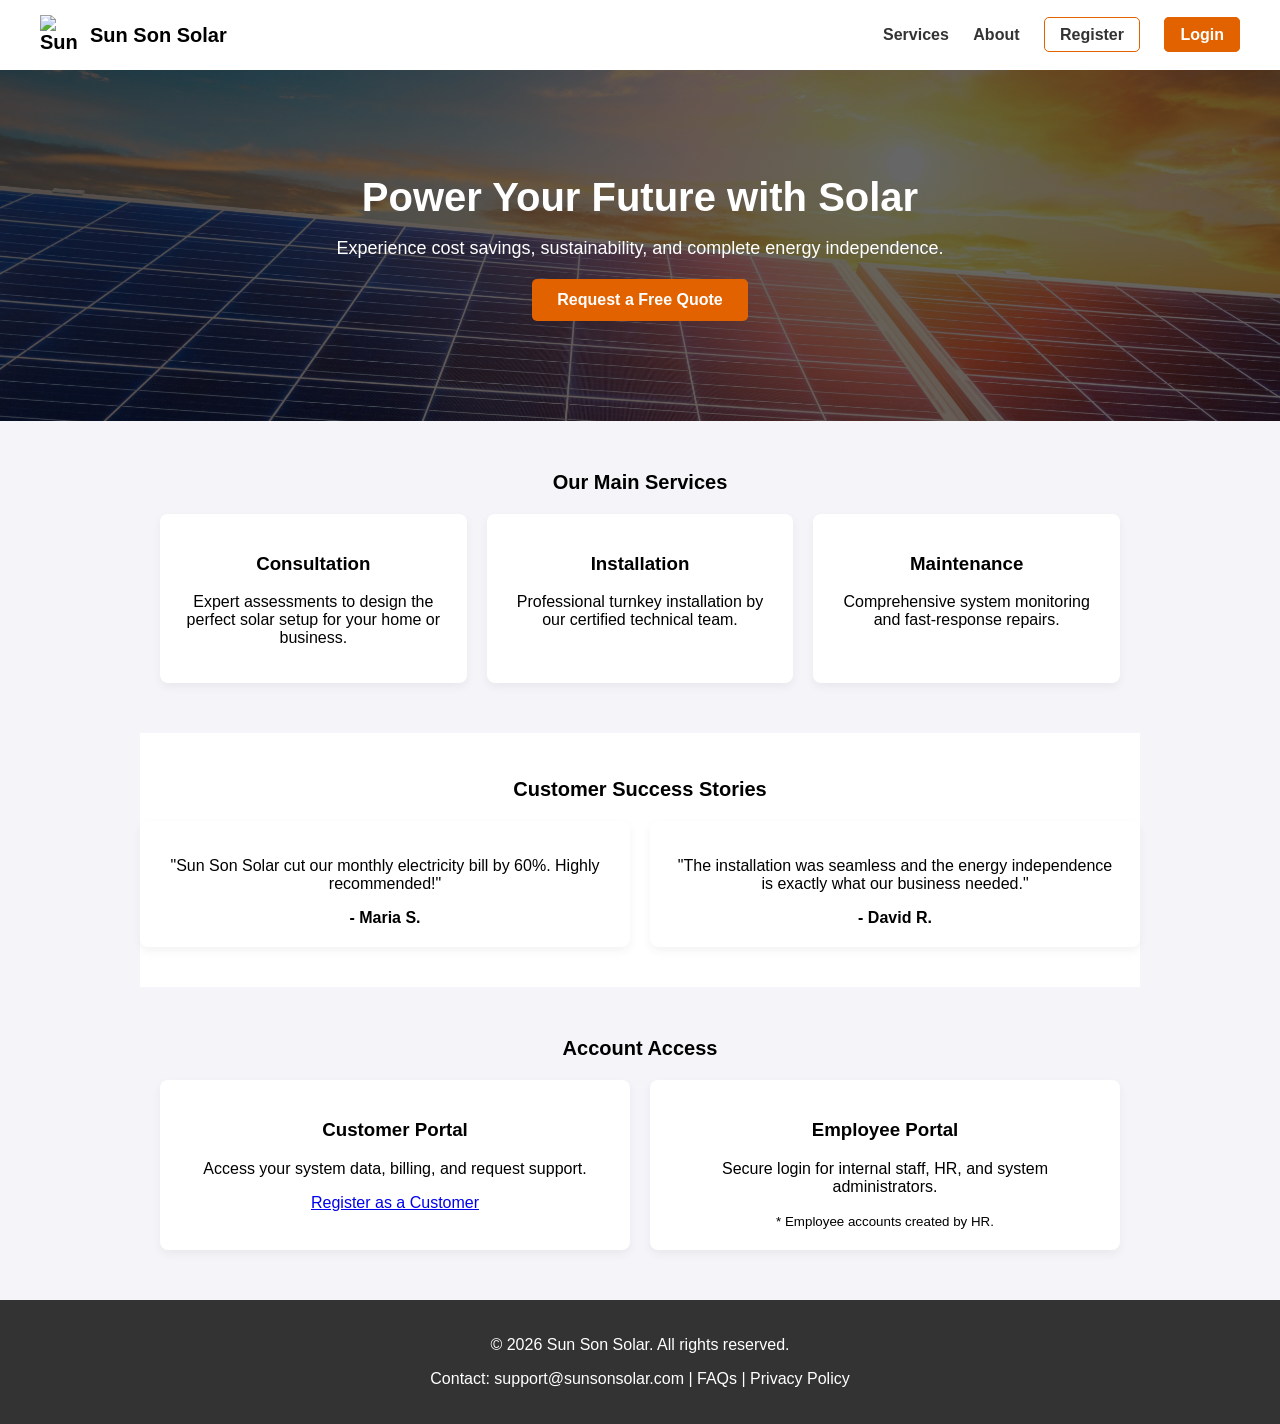
==== index.html @ c82c8893 "Fix User.php filename for controller connection" ====
<!DOCTYPE html>
<html lang="en">
<head>
    <meta charset="UTF-8">
    <meta name="viewport" content="width=device-width, initial-scale=1.0">
    <title>Sun Son Solar | Power Your Future</title>
    <link rel="stylesheet" href="style.css">
</head>
<body class="homepage-body">

    <header class="navbar">
        <div class="logo">
            <img src="https://static.vecteezy.com/system/resources/previews/009/664/099/original/sun-sun-ray-icon-transparent-free-png.png" alt="Sun icon" height="40" width="40">
            <span>Sun Son Solar</span>
        </div>
        <nav>
            <a href="#services">Services</a>
            <a href="#about">About</a>
            <a href="fieldset.html" class="nav-btn">Register</a>
            <a href="#login" class="nav-btn primary">Login</a>
        </nav>
    </header>

    <section class="hero">
        <div class="hero-content">
            <h1>Power Your Future with Solar</h1>
            <p>Experience cost savings, sustainability, and complete energy independence.</p>
            <a href="#quote" class="hero-btn">Request a Free Quote</a>
        </div>
    </section>

    <section id="services" class="section-container">
        <h2>Our Main Services</h2>
        <div class="grid">
            <div class="card">
                <h3>Consultation</h3>
                <p>Expert assessments to design the perfect solar setup for your home or business.</p>
            </div>
            <div class="card">
                <h3>Installation</h3>
                <p>Professional turnkey installation by our certified technical team.</p>
            </div>
            <div class="card">
                <h3>Maintenance</h3>
                <p>Comprehensive system monitoring and fast-response repairs.</p>
            </div>
        </div>
    </section>

    <section id="testimonials" class="section-container bg-light">
        <h2>Customer Success Stories</h2>
        <div class="grid">
            <div class="card">
                <p>"Sun Son Solar cut our monthly electricity bill by 60%. Highly recommended!"</p>
                <strong>- Maria S.</strong>
            </div>
            <div class="card">
                <p>"The installation was seamless and the energy independence is exactly what our business needed."</p>
                <strong>- David R.</strong>
            </div>
        </div>
    </section>

    <section id="login" class="section-container">
        <h2>Account Access</h2>
        <div class="grid">
            <div class="card">
                <h3>Customer Portal</h3>
                <p>Access your system data, billing, and request support.</p>
                <a href="fieldset.html">Register as a Customer</a>
            </div>
            <div class="card">
                <h3>Employee Portal</h3>
                <p>Secure login for internal staff, HR, and system administrators.</p>
                <small>* Employee accounts created by HR.</small>
            </div>
        </div>
    </section>

    <footer>
        <p>&copy; 2026 Sun Son Solar. All rights reserved.</p>
        <p>Contact: support@sunsonsolar.com | FAQs | Privacy Policy</p>
    </footer>

</body>
</html>
---- style.css ----
* {
    box-sizing: border-box;
}

body {
    font-family: Arial, sans-serif;
    background-image: url("solarsun.jpg");
    background-size: cover;
    background-position: center;
    background-repeat: no-repeat;
    background-attachment: fixed;
    margin: 0;
    padding: 20px;
}

.form-container {
    width: 380px;
    max-width: 100%;
    margin: auto;
    background-color: rgba(255, 255, 255, 0.6);
    padding: 20px;
    border-radius: 12px;
    box-shadow: 0 4px 12px rgba(0, 0, 0, 0.2);
    text-align: center;
}

.form-container img {
    width: 200px;
    height: 200px;
}

h2 {
    margin: 5px 0;
    font-size: 20px;
}

h1 {
    margin: 5px 0 15px;
    font-size: 22px;
}

form {
    text-align: left;
}

.form-group {
    margin-bottom: 10px;
}

label,
legend {
    font-size: 13px;
    font-weight: bold;
}

input,
textarea {
    width: 100%;
    padding: 7px;
    margin-top: 3px;
    border: 1px solid #ccc;
    border-radius: 5px;
    font-size: 13px;
}

textarea {
    resize: none;
    height: 55px;
}

.gender {
    border: 1px solid #ccc;
    border-radius: 5px;
    padding: 8px;
    margin-bottom: 10px;
}

.gender label {
    font-weight: normal;
    margin-right: 8px;
}

.gender input {
    width: auto;
    margin-right: 3px;
}

.buttons {
    text-align: center;
    margin-top: 12px;
}

button {
    width: 100%;
    padding: 8px;
    background: #e26200;
    color: white;
    border: none;
    border-radius: 5px;
    font-size: 14px;
    font-weight: bold;
    cursor: pointer;
}

button:hover {
    background: #c95000;
}

.homepage-body { 
    padding: 0; 
    background-image: none; 
    background-color: #f4f4f9; 
}
.navbar { 
    display: flex; 
    justify-content: space-between; 
    align-items: center; 
    background: #fff; 
    padding: 15px 40px; 
    box-shadow: 0 2px 10px rgba(0,0,0,0.1); 
}
.logo { 
    display: flex; 
    align-items: center; 
    gap: 10px; 
    font-size: 20px;
     font-weight: bold; 
    }
.navbar a { 
    text-decoration: none; 
    color: #333; 
    margin-left: 20px; 
    font-weight: bold; 
}
.nav-btn { 
    padding: 8px 15px; 
    border-radius: 5px; 
    border: 1px solid #e26200; 
    color: #e26200; 
}
.nav-btn.primary, .hero-btn { 
    background: #e26200; 
    color: #fff; }
.hero { 
    background: linear-gradient(rgba(0,0,0,0.6), rgba(0,0,0,0.6)), url('solarsun.jpg') center/cover; 
    color: white; 
    text-align: center; 
    padding: 100px 20px; }
.hero h1 { 
    font-size: 40px; 
    color: white; }
.hero p { 
    font-size: 18px; 
    margin-bottom: 20px; }
.hero-btn { 
    padding: 12px 25px; 
    text-decoration: none; 
    border-radius: 5px; 
    display: inline-block; 
    font-weight: bold; 
}
.section-container { 
    max-width: 1000px; 
    margin: 50px auto; 
    text-align: center; 
    padding: 0 20px; 

}
.grid { 
    display: grid; 
    grid-template-columns: repeat(auto-fit, minmax(250px, 1fr)); 
    gap: 20px; margin-top: 20px; 
}
.card { 
    background: white; 
    padding: 20px; 
    border-radius: 8px; 
    box-shadow: 0 4px 10px rgba(0,0,0,0.05); 
}
.bg-light { 
    background: #fff; 
    padding: 40px 0; 
}
footer { 
    background: #333; 
    color: white;
     text-align: center; 
     padding: 20px; 
     margin-top: 40px; }
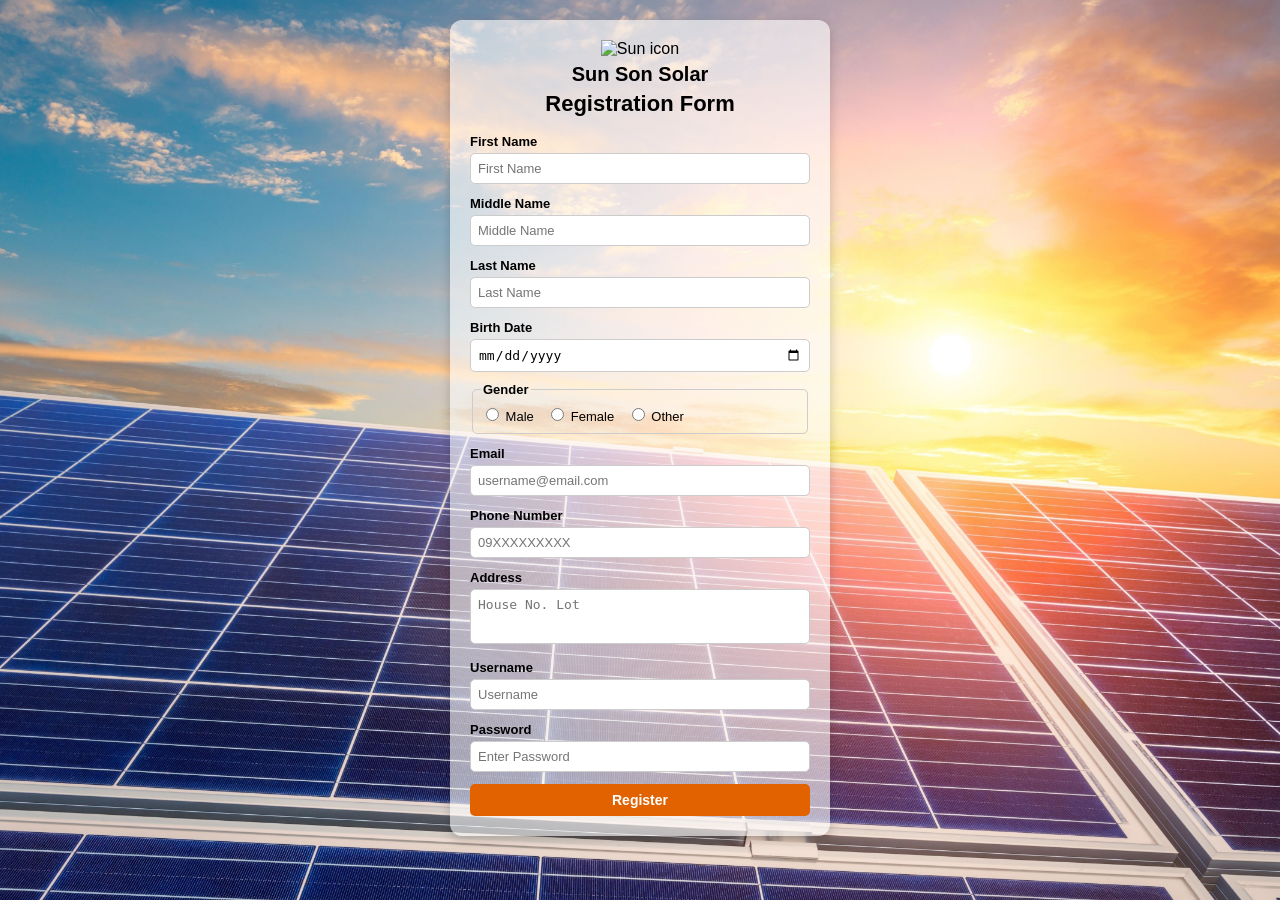
==== commit 39e773c3: "renamed the files and slight edit in the code" ====
--- a/index.html
+++ b/index.html
@@ -3,84 +3,75 @@
 <head>
     <meta charset="UTF-8">
     <meta name="viewport" content="width=device-width, initial-scale=1.0">
-    <title>Sun Son Solar | Power Your Future</title>
+    <title>Registration Form</title>
     <link rel="stylesheet" href="style.css">
 </head>
-<body class="homepage-body">
+<body>
 
-    <header class="navbar">
-        <div class="logo">
-            <img src="https://static.vecteezy.com/system/resources/previews/009/664/099/original/sun-sun-ray-icon-transparent-free-png.png" alt="Sun icon" height="40" width="40">
-            <span>Sun Son Solar</span>
-        </div>
-        <nav>
-            <a href="#services">Services</a>
-            <a href="#about">About</a>
-            <a href="fieldset.html" class="nav-btn">Register</a>
-            <a href="#login" class="nav-btn primary">Login</a>
-        </nav>
-    </header>
+    <main class="form-container">
+        <img src="https://static.vecteezy.com/system/resources/previews/009/664/099/original/sun-sun-ray-icon-transparent-free-png.png" alt="Sun icon" height="100" width="100">
+        <h2>Sun Son Solar</h2>
+        <h1>Registration Form</h1>
 
-    <section class="hero">
-        <div class="hero-content">
-            <h1>Power Your Future with Solar</h1>
-            <p>Experience cost savings, sustainability, and complete energy independence.</p>
-            <a href="#quote" class="hero-btn">Request a Free Quote</a>
-        </div>
-    </section>
+        <form method="POST" action="controllers/AuthController.php">
+            <div class="form-group">
+                <label for="firstName">First Name</label>
+                <input type="text" id="firstName" name="firstName" placeholder="First Name" required>
+            </div>
 
-    <section id="services" class="section-container">
-        <h2>Our Main Services</h2>
-        <div class="grid">
-            <div class="card">
-                <h3>Consultation</h3>
-                <p>Expert assessments to design the perfect solar setup for your home or business.</p>
+            <div class="form-group">
+                <label for="middleName">Middle Name</label>
+                <input type="text" id="middleName" name="middleName" placeholder="Middle Name">
             </div>
-            <div class="card">
-                <h3>Installation</h3>
-                <p>Professional turnkey installation by our certified technical team.</p>
+
+            <div class="form-group">
+                <label for="lastName">Last Name</label>
+                <input type="text" id="lastName" name="lastName" placeholder="Last Name" required>
             </div>
-            <div class="card">
-                <h3>Maintenance</h3>
-                <p>Comprehensive system monitoring and fast-response repairs.</p>
+
+            <div class="form-group">
+                <label for="birthDate">Birth Date</label>
+                <input type="date" id="birthDate" name="birthDate" required>
             </div>
-        </div>
-    </section>
 
-    <section id="testimonials" class="section-container bg-light">
-        <h2>Customer Success Stories</h2>
-        <div class="grid">
-            <div class="card">
-                <p>"Sun Son Solar cut our monthly electricity bill by 60%. Highly recommended!"</p>
-                <strong>- Maria S.</strong>
+            <fieldset class="form-group gender">
+                <legend>Gender</legend>
+
+                <label><input type="radio" id="male" name="gender" value="Male"> Male</label>
+                <label><input type="radio" id="female" name="gender" value="Female"> Female</label>
+                <label><input type="radio" id="other" name="gender" value="Other"> Other</label>
+            </fieldset>
+
+            <div class="form-group">
+                <label for="email">Email</label>
+                <input type="email" id="email" name="email" placeholder="username@email.com" required>
             </div>
-            <div class="card">
-                <p>"The installation was seamless and the energy independence is exactly what our business needed."</p>
-                <strong>- David R.</strong>
+
+            <div class="form-group">
+                <label for="phone">Phone Number</label>
+                <input type="tel" id="phone" name="phone" placeholder="09XXXXXXXXX" required>
             </div>
-        </div>
-    </section>
 
-    <section id="login" class="section-container">
-        <h2>Account Access</h2>
-        <div class="grid">
-            <div class="card">
-                <h3>Customer Portal</h3>
-                <p>Access your system data, billing, and request support.</p>
-                <a href="fieldset.html">Register as a Customer</a>
+            <div class="form-group">
+                <label for="address">Address</label>
+                <textarea id="address" name="address" rows="4" placeholder="House No. Lot" required></textarea>
             </div>
-            <div class="card">
-                <h3>Employee Portal</h3>
-                <p>Secure login for internal staff, HR, and system administrators.</p>
-                <small>* Employee accounts created by HR.</small>
+
+            <div class="form-group">
+                <label for="username">Username</label>
+                <input type="text" id="username" name="username" placeholder="Username" required>
             </div>
-        </div>
-    </section>
 
-    <footer>
-        <p>&copy; 2026 Sun Son Solar. All rights reserved.</p>
-        <p>Contact: support@sunsonsolar.com | FAQs | Privacy Policy</p>
-    </footer>
+            <div class="form-group">
+                <label for="password">Password</label>
+                <input type="password" id="password" name="password" placeholder="Enter Password" required>
+            </div>
+
+            <div class="buttons">
+                <button type="submit">Register</button>
+            </div>
+        </form>
+    </main>
 
 </body>
-</html>+</html>
